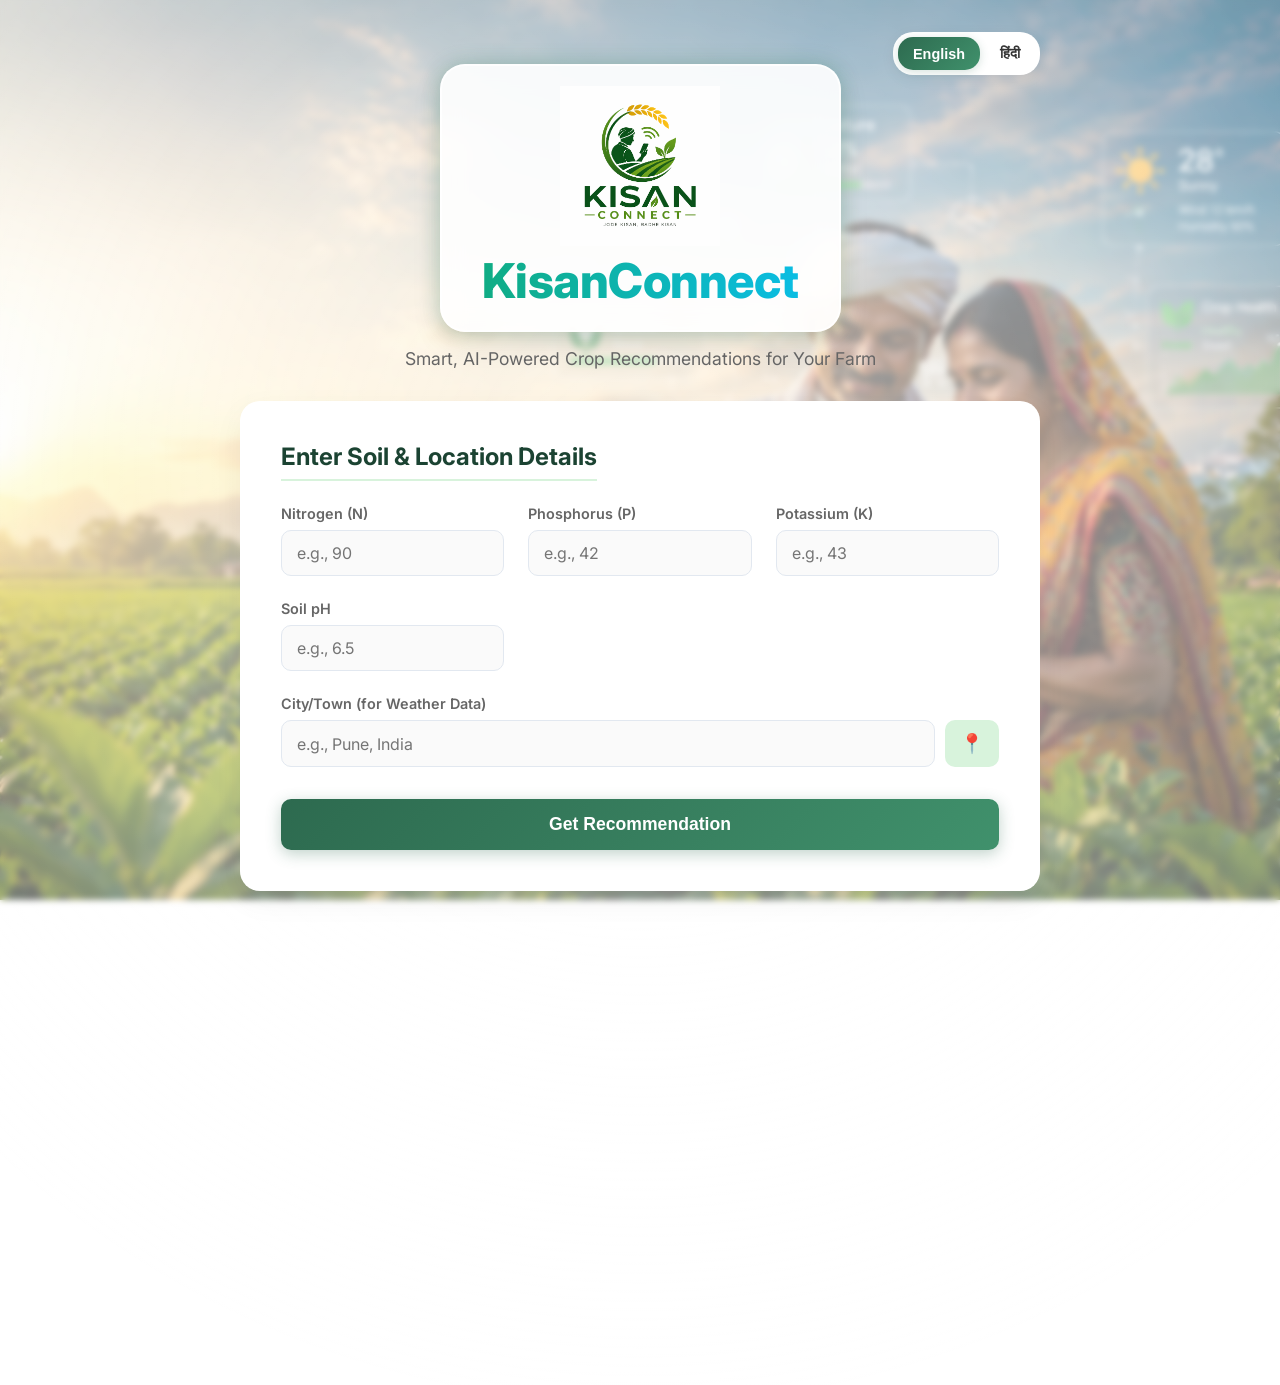
==== frontend/index.html @ 3b199725 "Complete project implementation including ML, backend, and frontend UI updates" ====
<!DOCTYPE html>
<html lang="en">
<head>
    <meta charset="UTF-8">
    <meta name="viewport" content="width=device-width, initial-scale=1.0">
    <title>KisanConnect - AI Crop Recommendation</title>
    <link rel="stylesheet" href="style.css">
    <link href="https://fonts.googleapis.com/css2?family=Inter:wght@300;400;600;700&display=swap" rel="stylesheet">
</head>
<body>
    <div class="background-overlay"></div>
    <div class="container">
        <div class="lang-toggle">
            <button id="btn-en" class="active">English</button>
            <button id="btn-hi">हिंदी</button>
        </div>
        <header>
            <div class="logo-box">
                <img src="logo.png" alt="KisanConnect Logo" class="logo-icon">
                <h1 data-i18n="title">KisanConnect</h1>
            </div>
            <p data-i18n="subtitle">Smart, AI-Powered Crop Recommendations for Your Farm</p>
        </header>

        <main>
            <div class="card form-card">
                <h2 data-i18n="form_title">Enter Soil & Location Details</h2>
                <form id="prediction-form">
                    <div class="input-group">
                        <div class="input-field">
                            <label for="N" data-i18n="n_label">Nitrogen (N)</label>
                            <input type="number" id="N" name="N" placeholder="e.g., 90" required>
                        </div>
                        <div class="input-field">
                            <label for="P" data-i18n="p_label">Phosphorus (P)</label>
                            <input type="number" id="P" name="P" placeholder="e.g., 42" required>
                        </div>
                        <div class="input-field">
                            <label for="K" data-i18n="k_label">Potassium (K)</label>
                            <input type="number" id="K" name="K" placeholder="e.g., 43" required>
                        </div>
                        <div class="input-field">
                            <label for="ph" data-i18n="ph_label">Soil pH</label>
                            <input type="number" step="0.1" id="ph" name="ph" placeholder="e.g., 6.5" required>
                        </div>
                    </div>
                    
                    <div class="input-field location-field">
                        <label for="location" data-i18n="loc_label">City/Town (for Weather Data)</label>
                        <div class="location-input-wrapper">
                            <input type="text" id="location" name="location" placeholder="e.g., Pune, India" required>
                            <button type="button" id="get-location-btn" class="icon-btn" title="Get My Location">📍</button>
                        </div>
                    </div>

                    <button type="submit" id="submit-btn">
                        <span id="btn-text" data-i18n="submit_btn">Get Recommendation</span>
                        <div class="spinner" id="spinner" style="display: none;"></div>
                    </button>
                </form>
            </div>

            <div class="card result-card" id="result-card" style="display: none;">
                <div id="suitability-alert" class="suitability-alert" style="display: none;"></div>
                <h2 data-i18n="result_title">Recommended Crops</h2>
                
                <div class="top-crops-container" id="top-crops">
                    <!-- Dynamic top 3 crops will go here -->
                </div>
                
                <div class="explanation-box" id="explanation-box">
                    <h3 data-i18n="why_suitable_title">Why is this suitable?</h3>
                    <p id="explanation-text"></p>
                </div>
                
                <p class="weather-info" id="weather-info">Based on your soil and local weather.</p>
                <button class="reset-btn" onclick="resetForm()" data-i18n="reset_btn">Check Another</button>
            </div>
        </main>
    </div>
    <script src="script.js"></script>
</body>
</html>
---- frontend/style.css ----
:root {
    --primary: #2d6a4f;
    --primary-light: #40916c;
    --secondary: #d8f3dc;
    --dark: #1b4332;
    --text-main: #333;
    --text-light: #666;
    --bg-color: #f4f9f4;
    --white: #ffffff;
    --border: #e2e8f0;
}

* {
    box-sizing: border-box;
    margin: 0;
    padding: 0;
}

body {
    font-family: 'Inter', sans-serif;
    background: url('bg-image.jpg.png') no-repeat center center fixed;
    background-size: cover;
    color: var(--text-main);
    min-height: 100vh;
    display: flex;
    justify-content: center;
    align-items: center;
    position: relative;
    overflow-x: hidden;
}

.background-overlay {
    position: absolute;
    top: 0;
    left: 0;
    width: 100%;
    height: 100%;
    background: rgba(255, 255, 255, 0.4);
    backdrop-filter: blur(3px);
    z-index: -1;
}

.background-overlay::after {
    content: '';
    position: absolute;
    top: -50%;
    left: -50%;
    width: 200%;
    height: 200%;
    background: radial-gradient(circle, rgba(255,255,255,0.4) 0%, rgba(255,255,255,0) 60%);
    animation: pulse 15s infinite alternate;
}

@keyframes pulse {
    0% { transform: scale(1); opacity: 0.5; }
    100% { transform: scale(1.1); opacity: 0.8; }
}

.container {
    max-width: 800px;
    width: 90%;
    margin: 2rem auto;
    z-index: 1;
    position: relative;
}

.lang-toggle {
    position: absolute;
    top: 0;
    right: 0;
    display: flex;
    gap: 5px;
    background: var(--white);
    padding: 5px;
    border-radius: 20px;
    box-shadow: 0 4px 15px rgba(0,0,0,0.05);
}

.lang-toggle button {
    width: auto;
    padding: 8px 15px;
    font-size: 0.9rem;
    border-radius: 15px;
    background: transparent;
    color: var(--text-main);
    box-shadow: none;
}

.lang-toggle button.active {
    background: linear-gradient(135deg, var(--primary) 0%, var(--primary-light) 100%);
    color: var(--white);
    box-shadow: 0 2px 10px rgba(45, 106, 79, 0.2);
}

header {
    text-align: center;
    margin-bottom: 2rem;
    margin-top: 2rem;
}

.logo-box {
    background: rgba(255, 255, 255, 0.9);
    backdrop-filter: blur(12px);
    border: 2px solid rgba(255, 255, 255, 0.8);
    border-radius: 25px;
    display: inline-flex;
    flex-direction: column;
    align-items: center;
    justify-content: center;
    gap: 5px;
    padding: 20px 40px;
    margin-bottom: 1rem;
    box-shadow: 0 10px 30px rgba(0, 0, 0, 0.1), 
                0 0 20px rgba(64, 145, 108, 0.3);
    transition: transform 0.3s ease, box-shadow 0.3s ease;
}

.logo-box:hover {
    transform: translateY(-3px) scale(1.02);
    box-shadow: 0 15px 40px rgba(0, 0, 0, 0.15), 
                0 0 30px rgba(29, 209, 161, 0.5);
}

.logo-icon {
    height: 160px;
    width: auto;
    object-fit: contain;
    mix-blend-mode: multiply;
}

header h1 {
    font-size: 3rem;
    font-weight: 800;
    letter-spacing: -0.5px;
    margin: 0;
    background: linear-gradient(to right, #10ac84, #0abde3, #5f27cd, #ff6b6b);
    -webkit-background-clip: text;
    -webkit-text-fill-color: transparent;
    background-size: 300%;
    animation: colorfulText 5s ease infinite alternate;
}

@keyframes colorfulText {
    0% { background-position: 0% 50%; }
    100% { background-position: 100% 50%; }
}

header p {
    color: var(--text-light);
    font-size: 1.1rem;
}

.card {
    background: var(--white);
    border-radius: 20px;
    padding: 2.5rem;
    box-shadow: 0 10px 30px rgba(0, 0, 0, 0.05);
    backdrop-filter: blur(10px);
    border: 1px solid rgba(255, 255, 255, 0.5);
    transition: transform 0.4s cubic-bezier(0.175, 0.885, 0.32, 1.275), box-shadow 0.4s ease;
}

.card:hover, .card:focus-within {
    transform: translateY(-5px);
    box-shadow: 0 15px 40px rgba(45, 106, 79, 0.15);
}

h2 {
    color: var(--dark);
    margin-bottom: 1.5rem;
    font-size: 1.5rem;
    border-bottom: 2px solid var(--secondary);
    padding-bottom: 0.5rem;
    display: inline-block;
}

.input-group {
    display: grid;
    grid-template-columns: repeat(auto-fit, minmax(200px, 1fr));
    gap: 1.5rem;
    margin-bottom: 1.5rem;
}

.input-field {
    display: flex;
    flex-direction: column;
}

label {
    font-size: 0.9rem;
    font-weight: 600;
    color: var(--text-light);
    margin-bottom: 0.5rem;
}

input {
    padding: 12px 15px;
    border: 1px solid var(--border);
    border-radius: 10px;
    font-size: 1rem;
    font-family: inherit;
    transition: all 0.3s ease;
    background-color: #fafafa;
}

input:focus {
    outline: none;
    border-color: var(--primary-light);
    box-shadow: 0 0 0 4px rgba(64, 145, 108, 0.2);
    background-color: var(--white);
    transform: scale(1.02);
}

.location-field {
    margin-bottom: 2rem;
}

button {
    width: 100%;
    padding: 15px;
    border: none;
    border-radius: 10px;
    background: linear-gradient(135deg, var(--primary) 0%, var(--primary-light) 100%);
    color: var(--white);
    font-size: 1.1rem;
    font-weight: 600;
    cursor: pointer;
    transition: all 0.3s ease;
    display: flex;
    justify-content: center;
    align-items: center;
    box-shadow: 0 4px 15px rgba(45, 106, 79, 0.3);
}

button:hover {
    transform: translateY(-2px);
    box-shadow: 0 6px 20px rgba(45, 106, 79, 0.4);
}

button:active {
    transform: translateY(0);
}

.spinner {
    width: 20px;
    height: 20px;
    border: 3px solid rgba(255,255,255,0.3);
    border-radius: 50%;
    border-top-color: #fff;
    animation: spin 1s ease-in-out infinite;
    margin-left: 10px;
}

@keyframes spin {
    to { transform: rotate(360deg); }
}

.result-card {
    text-align: center;
    animation: fadeIn 0.5s ease;
}

@keyframes fadeIn {
    from { opacity: 0; transform: translateY(20px); }
    to { opacity: 1; transform: translateY(0); }
}

.crop-result {
    font-size: 3rem;
    font-weight: 700;
    color: var(--primary);
    margin: 1rem 0;
    text-transform: capitalize;
    background: linear-gradient(135deg, var(--primary), #1b4332);
    -webkit-background-clip: text;
    -webkit-text-fill-color: transparent;
}

.weather-info {
    font-size: 1rem;
    color: var(--text-light);
    margin-bottom: 2rem;
    background: var(--secondary);
    padding: 10px;
    border-radius: 8px;
    display: inline-block;
}

.reset-btn {
    background: transparent;
    border: 2px solid var(--primary);
    color: var(--primary);
    box-shadow: none;
}

.reset-btn:hover {
    background: var(--secondary);
    color: var(--dark);
    box-shadow: none;
}

.location-input-wrapper { display: flex; gap: 10px; }
.location-input-wrapper input { flex: 1; }
.icon-btn { width: auto; padding: 12px 15px; background: var(--secondary); color: var(--dark); font-size: 1.2rem; box-shadow: none; }
.icon-btn:hover { background: var(--primary-light); color: var(--white); transform: none; box-shadow: none; }

.suitability-alert { background: #fee2e2; color: #b91c1c; padding: 15px; border-radius: 10px; margin-bottom: 1.5rem; font-weight: 600; font-size: 0.95rem; text-align: left; border-left: 5px solid #ef4444; }
.top-crops-container { display: flex; flex-direction: column; gap: 15px; margin-bottom: 2rem; }
.crop-item { display: flex; align-items: center; justify-content: space-between; background: var(--bg-color); padding: 15px; border-radius: 10px; border: 1px solid var(--border); }
.crop-name { font-size: 1.2rem; font-weight: 700; color: var(--primary); width: 30%; text-align: left; text-transform: capitalize; }
.confidence-wrapper { flex: 1; margin: 0 15px; }
.confidence-bar-bg { width: 100%; height: 10px; background: #e2e8f0; border-radius: 5px; overflow: hidden; }
.confidence-bar-fill { height: 100%; background: linear-gradient(90deg, var(--primary-light), var(--primary)); border-radius: 5px; transition: width 1s ease-out; }
.confidence-text { font-size: 0.9rem; font-weight: 600; color: var(--text-light); width: 60px; text-align: right; }

.explanation-box {
    background: #f8fafc;
    border: 1px solid var(--border);
    border-radius: 10px;
    padding: 15px;
    margin-bottom: 20px;
    text-align: left;
}
.explanation-box h3 {
    font-size: 1.1rem;
    color: var(--dark);
    margin-bottom: 8px;
}
.explanation-box p {
    font-size: 0.95rem;
    color: var(--text-main);
    line-height: 1.5;
}
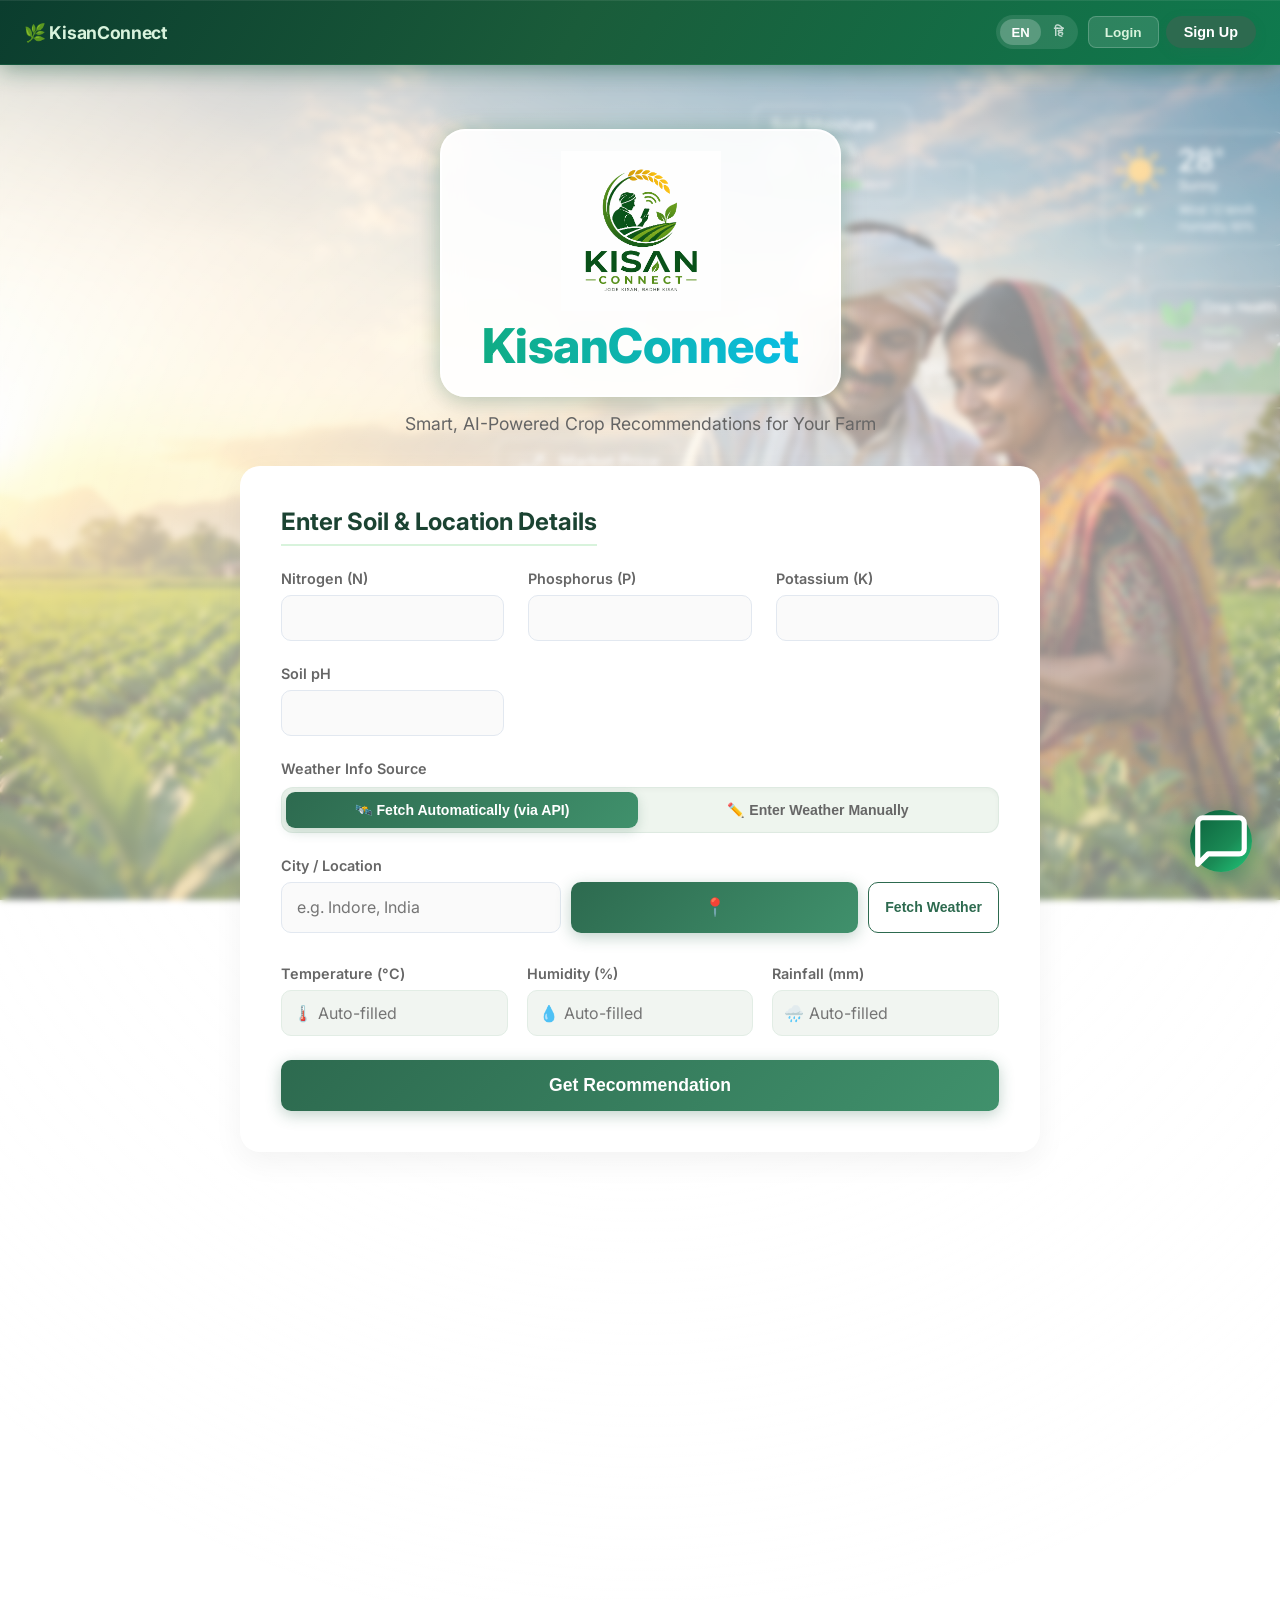
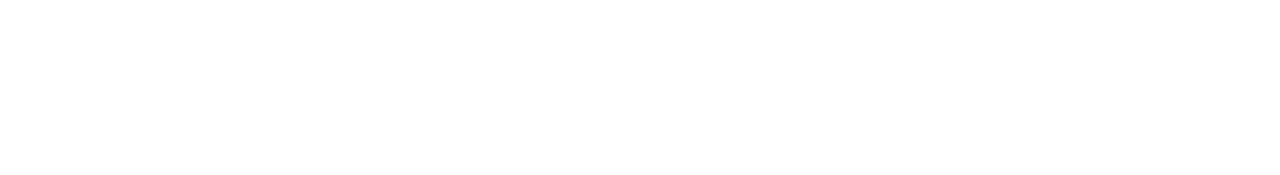
==== commit 2deecb5f: "Configure Supabase and OpenWeatherMap APIs, implement dual weather input mode, and update gitignore" ====
--- a/frontend/index.html
+++ b/frontend/index.html
@@ -1,83 +1,352 @@
 <!DOCTYPE html>
 <html lang="en">
+
 <head>
+    <!-- Global Error Logger for diagnostics -->
+    <script>
+        window.onerror = function(message, source, lineno, colno, error) {
+            const errStr = "Error: " + message + "\nSource: " + source + "\nLine: " + lineno + ":" + colno;
+            console.error(errStr);
+            alert("Diagnostics Info:\n\n" + errStr);
+            
+            // Send log to FastAPI backend
+            fetch('http://127.0.0.1:8000/log', {
+                method: 'POST',
+                headers: { 'Content-Type': 'application/json' },
+                body: JSON.stringify({
+                    message: message,
+                    source: source,
+                    lineno: lineno,
+                    colno: colno,
+                    stack: error ? error.stack : null
+                })
+            }).catch(err => console.error("Failed to send diagnostics:", err));
+        };
+    </script>
     <meta charset="UTF-8">
     <meta name="viewport" content="width=device-width, initial-scale=1.0">
     <title>KisanConnect - AI Crop Recommendation</title>
-    <link rel="stylesheet" href="style.css">
+
+    <link rel="stylesheet" href="style.css?v=1.0.7">
+
+    <!-- Google Font -->
     <link href="https://fonts.googleapis.com/css2?family=Inter:wght@300;400;600;700&display=swap" rel="stylesheet">
+    
+    <!-- Supabase JS Client (Loaded locally for reliability) -->
+    <script src="supabase.js?v=2.106.2"></script>
 </head>
+
 <body>
+
+    <!-- Background Overlay -->
     <div class="background-overlay"></div>
+
+    <!-- ================= NAVBAR ================= -->
+    <nav class="navbar" id="navbar">
+        <div class="navbar-brand">🌿 KisanConnect</div>
+
+        <div class="navbar-right">
+
+            <!-- Language Toggle -->
+            <div class="lang-toggle">
+                <button id="btn-en" class="active">EN</button>
+                <button id="btn-hi">हि</button>
+            </div>
+
+            <!-- Auth Buttons -->
+            <div class="nav-auth-btns" id="nav-auth-btns">
+                <button class="nav-btn nav-login-btn" onclick="openModal('login')">Login</button>
+                <button class="nav-btn nav-signup-btn" onclick="openModal('signup')">Sign Up</button>
+            </div>
+
+            <!-- User Info -->
+            <div class="nav-user" id="nav-user" style="display:none;">
+                <span class="nav-user-name" id="nav-user-name">👤 Farmer</span>
+                <button class="nav-btn nav-logout-btn" onclick="logout()">Logout</button>
+            </div>
+        </div>
+    </nav>
+
+    <!-- ================= AUTH MODAL ================= -->
+    <div class="modal-backdrop" id="modal-backdrop" onclick="closeModal()"></div>
+
+    <div class="modal" id="auth-modal">
+        <button class="modal-close" onclick="closeModal()">✕</button>
+
+        <div class="modal-tabs">
+            <button class="modal-tab active" id="modal-tab-login" onclick="switchModalTab('login')">Login</button>
+            <button class="modal-tab" id="modal-tab-signup" onclick="switchModalTab('signup')">Sign Up</button>
+            <div class="modal-tab-bar" id="modal-tab-bar"></div>
+        </div>
+
+        <div class="modal-banner" id="modal-banner" style="display:none;"></div>
+
+        <!-- LOGIN -->
+        <form class="modal-form active" id="modal-form-login">
+            <div class="modal-form-header">
+                <h2>Welcome back 👋</h2>
+                <p>Login to access your personalized farming data</p>
+            </div>
+
+            <div class="mfield">
+                <label>Email Address <span class="req">*</span></label>
+                <input type="email" id="m-username" placeholder="Enter your email" required>
+            </div>
+
+            <div class="mfield">
+                <label>Password <span class="req">*</span></label>
+                <div class="mfield-pw">
+                    <input type="password" id="m-password" placeholder="Enter password" required>
+                    <button type="button" class="pw-eye" onclick="togglePw('m-password', this)">👁️</button>
+                </div>
+            </div>
+
+            <button type="submit" class="modal-submit-btn" id="login-submit-btn">
+                <span id="login-submit-text">Login</span>
+                <div class="spinner-small" id="login-modal-spinner" style="display:none;"></div>
+            </button>
+            
+            <div class="modal-switch">
+                Don't have an account? <a href="#" onclick="switchModalTab('signup')">Create one</a>
+            </div>
+        </form>
+
+        <!-- SIGNUP -->
+        <form class="modal-form" id="modal-form-signup">
+            <div class="modal-form-header">
+                <h2>Create Account 🌿</h2>
+                <p>Join our community of smart farmers</p>
+            </div>
+
+            <div class="mfield">
+                <label>Full Name</label>
+                <input type="text" id="m-fullname" placeholder="e.g. Rahul Kumar">
+            </div>
+
+            <div class="mfield-row">
+                <div class="mfield">
+                    <label>Username <span class="req">*</span></label>
+                    <input type="text" id="m-reg-username" placeholder="Username" required>
+                </div>
+                <div class="mfield">
+                    <label>Email <span class="req">*</span></label>
+                    <input type="email" id="m-email" placeholder="Email" required>
+                </div>
+            </div>
+
+            <div class="mfield">
+                <label>Password <span class="req">*</span></label>
+                <div class="mfield-pw">
+                    <input type="password" id="m-reg-password" placeholder="Minimum 8 characters" required>
+                    <button type="button" class="pw-eye" onclick="togglePw('m-reg-password', this)">👁️</button>
+                </div>
+            </div>
+
+            <div class="pw-strength-wrap" id="pw-strength-wrap" style="display:none;">
+                <div class="pw-strength-bar"><div class="pw-strength-fill" id="pw-sfill"></div></div>
+                <div class="pw-strength-lbl" id="pw-slbl">Weak</div>
+            </div>
+
+            <div class="mfield">
+                <label>Confirm Password <span class="req">*</span></label>
+                <input type="password" id="m-confirm" placeholder="Repeat password" required>
+            </div>
+
+            <button type="submit" class="modal-submit-btn" id="signup-submit-btn">
+                <span id="signup-submit-text">Create Account</span>
+                <div class="spinner-small" id="signup-modal-spinner" style="display:none;"></div>
+            </button>
+
+            <div class="modal-switch">
+                Already have an account? <a href="#" onclick="switchModalTab('login')">Login here</a>
+            </div>
+        </form>
+    </div>
+
+    <!-- ================= MAIN CONTENT ================= -->
     <div class="container">
-        <div class="lang-toggle">
-            <button id="btn-en" class="active">English</button>
-            <button id="btn-hi">हिंदी</button>
-        </div>
+
         <header>
             <div class="logo-box">
                 <img src="logo.png" alt="KisanConnect Logo" class="logo-icon">
-                <h1 data-i18n="title">KisanConnect</h1>
-            </div>
-            <p data-i18n="subtitle">Smart, AI-Powered Crop Recommendations for Your Farm</p>
+                <h1>KisanConnect</h1>
+            </div>
+            <p>Smart, AI-Powered Crop Recommendations for Your Farm</p>
         </header>
 
-        <main>
-            <div class="card form-card">
-                <h2 data-i18n="form_title">Enter Soil & Location Details</h2>
-                <form id="prediction-form">
-                    <div class="input-group">
-                        <div class="input-field">
-                            <label for="N" data-i18n="n_label">Nitrogen (N)</label>
-                            <input type="number" id="N" name="N" placeholder="e.g., 90" required>
+        <!-- ================= FORM ================= -->
+        <div class="card form-card">
+
+            <h2>Enter Soil & Location Details</h2>
+
+            <form id="prediction-form">
+
+                <div class="input-group">
+
+                    <div class="input-field">
+                        <label>Nitrogen (N)</label>
+                        <input type="number" id="N" required>
+                    </div>
+
+                    <div class="input-field">
+                        <label>Phosphorus (P)</label>
+                        <input type="number" id="P" required>
+                    </div>
+
+                    <div class="input-field">
+                        <label>Potassium (K)</label>
+                        <input type="number" id="K" required>
+                    </div>
+
+                    <div class="input-field">
+                        <label>Soil pH</label>
+                        <input type="number" step="0.1" id="ph" required>
+                    </div>
+
+                </div>
+
+                <!-- Weather Mode Toggle -->
+                <div class="weather-mode-section">
+                    <label class="mode-title">Weather Info Source</label>
+                    <div class="weather-toggle-tabs">
+                        <button type="button" class="weather-tab active" id="weather-tab-api" onclick="setWeatherMode('api')">
+                            🛰️ Fetch Automatically (via API)
+                        </button>
+                        <button type="button" class="weather-tab" id="weather-tab-manual" onclick="setWeatherMode('manual')">
+                            ✏️ Enter Weather Manually
+                        </button>
+                    </div>
+                </div>
+
+                <!-- Location Field -->
+                <div class="input-field location-field" id="location-field-wrap">
+                    <label id="location-input-label">City / Location</label>
+                    <div class="location-input-wrapper">
+                        <input type="text" id="location" placeholder="e.g. Indore, India" required>
+                        <button type="button" id="get-location-btn" title="Get current location">📍</button>
+                        <button type="button" id="fetch-weather-btn" class="fetch-btn">Fetch Weather</button>
+                    </div>
+                </div>
+
+                <!-- Weather Parameters Group -->
+                <div class="weather-inputs-grid" id="weather-inputs-grid">
+                    <div class="input-field">
+                        <label>Temperature (°C)</label>
+                        <div class="weather-input-wrap">
+                            <span class="weather-input-icon">🌡️</span>
+                            <input type="number" step="0.1" id="temperature" placeholder="Auto-filled" readonly required>
                         </div>
-                        <div class="input-field">
-                            <label for="P" data-i18n="p_label">Phosphorus (P)</label>
-                            <input type="number" id="P" name="P" placeholder="e.g., 42" required>
+                    </div>
+                    <div class="input-field">
+                        <label>Humidity (%)</label>
+                        <div class="weather-input-wrap">
+                            <span class="weather-input-icon">💧</span>
+                            <input type="number" step="1" id="humidity" placeholder="Auto-filled" readonly required>
                         </div>
-                        <div class="input-field">
-                            <label for="K" data-i18n="k_label">Potassium (K)</label>
-                            <input type="number" id="K" name="K" placeholder="e.g., 43" required>
+                    </div>
+                    <div class="input-field">
+                        <label>Rainfall (mm)</label>
+                        <div class="weather-input-wrap">
+                            <span class="weather-input-icon">🌧️</span>
+                            <input type="number" step="0.1" id="rainfall" placeholder="Auto-filled" readonly required>
                         </div>
-                        <div class="input-field">
-                            <label for="ph" data-i18n="ph_label">Soil pH</label>
-                            <input type="number" step="0.1" id="ph" name="ph" placeholder="e.g., 6.5" required>
-                        </div>
-                    </div>
-                    
-                    <div class="input-field location-field">
-                        <label for="location" data-i18n="loc_label">City/Town (for Weather Data)</label>
-                        <div class="location-input-wrapper">
-                            <input type="text" id="location" name="location" placeholder="e.g., Pune, India" required>
-                            <button type="button" id="get-location-btn" class="icon-btn" title="Get My Location">📍</button>
-                        </div>
-                    </div>
-
-                    <button type="submit" id="submit-btn">
-                        <span id="btn-text" data-i18n="submit_btn">Get Recommendation</span>
-                        <div class="spinner" id="spinner" style="display: none;"></div>
-                    </button>
-                </form>
-            </div>
-
-            <div class="card result-card" id="result-card" style="display: none;">
-                <div id="suitability-alert" class="suitability-alert" style="display: none;"></div>
-                <h2 data-i18n="result_title">Recommended Crops</h2>
-                
-                <div class="top-crops-container" id="top-crops">
-                    <!-- Dynamic top 3 crops will go here -->
-                </div>
-                
-                <div class="explanation-box" id="explanation-box">
-                    <h3 data-i18n="why_suitable_title">Why is this suitable?</h3>
-                    <p id="explanation-text"></p>
-                </div>
-                
-                <p class="weather-info" id="weather-info">Based on your soil and local weather.</p>
-                <button class="reset-btn" onclick="resetForm()" data-i18n="reset_btn">Check Another</button>
-            </div>
-        </main>
+                    </div>
+                </div>
+
+                <!-- ✅ WEATHER DISPLAY -->
+                <div id="weather-info" class="weather-info" style="display:none;"></div>
+
+                <!-- Submit -->
+                <button type="submit" id="submit-btn">
+                    <span id="btn-text">Get Recommendation</span>
+                    <div class="spinner" id="spinner" style="display:none;"></div>
+                </button>
+
+            </form>
+        </div>
+
+        <!-- ================= RESULT ================= -->
+        <div id="result-card" class="card result-card" style="display:none;">
+
+            <h2>Recommended Crops</h2>
+            
+            <div id="suitability-alert" class="suitability-alert" style="display:none;"></div>
+
+            <!-- Weather & Env Parameters Display -->
+            <div class="result-parameters">
+                <div class="param-box">
+                    <span class="param-icon">🌡️</span>
+                    <span class="param-label" data-i18n="temp_label">Temperature</span>
+                    <span class="param-value" id="res-temp">--</span>
+                </div>
+                <div class="param-box">
+                    <span class="param-icon">💧</span>
+                    <span class="param-label" data-i18n="hum_label">Humidity</span>
+                    <span class="param-value" id="res-hum">--</span>
+                </div>
+                <div class="param-box">
+                    <span class="param-icon">🌧️</span>
+                    <span class="param-label" data-i18n="rain_label">Rainfall</span>
+                    <span class="param-value" id="res-rain">--</span>
+                </div>
+            </div>
+
+            <div class="crop-result" id="crop-name"></div>
+            
+            <!-- Top Crops List -->
+            <div id="top-crops" class="top-crops-container"></div>
+
+            <div id="explanation-text"></div>
+
+            <button class="reset-btn" onclick="location.reload()">Check Another</button>
+
+        </div>
+
+        <!-- ================= HISTORY ================= -->
+        <div id="history-section" class="card history-card" style="display:none; margin-top: 2rem;">
+            <h2 data-i18n="history_title">Your Prediction History</h2>
+            <div id="history-list">
+                <div class="spinner-small"></div>
+            </div>
+        </div>
+
     </div>
-    <script src="script.js"></script>
+
+    <!-- ================= VARSHA CHATBOT UI ================= -->
+    <button class="varsha-launcher" id="varsha-launcher">
+        <svg viewBox="0 0 24 24" fill="none" stroke="currentColor" stroke-width="2" stroke-linecap="round" stroke-linejoin="round"><path d="M21 15a2 2 0 0 1-2 2H7l-4 4V5a2 2 0 0 1 2-2h14a2 2 0 0 1 2 2z"></path></svg>
+    </button>
+    
+    <div class="varsha-panel" id="varsha-panel">
+        <div class="varsha-header">
+            <div class="varsha-header-info">
+                <div class="varsha-avatar">🌿</div>
+                <div>
+                    <div class="varsha-name">Varsha Chatbot</div>
+                    <div class="varsha-status"><span class="varsha-dot"></span> Online</div>
+                </div>
+            </div>
+            <button class="varsha-close" id="varsha-close">✕</button>
+        </div>
+        
+        <div class="varsha-messages" id="varsha-messages">
+            <div class="varsha-welcome">
+                <span class="varsha-welcome-emoji">👩‍🌾</span>
+                Namaste! I'm Varsha, your AI assistant. Ask me anything about crops, soil, or farming.
+            </div>
+        </div>
+        
+        <form class="varsha-footer" id="varsha-form">
+            <input type="text" class="varsha-input" id="varsha-input" placeholder="Type your message..." autocomplete="off" required>
+            <button type="submit" class="varsha-send" id="varsha-send">
+                <svg viewBox="0 0 24 24" fill="none" stroke="currentColor" stroke-width="2" stroke-linecap="round" stroke-linejoin="round"><line x1="22" y1="2" x2="11" y2="13"></line><polygon points="22 2 15 22 11 13 2 9 22 2"></polygon></svg>
+            </button>
+        </form>
+    </div>
+
+    <!-- JS -->
+    <script src="script.js?v=1.0.7"></script>
+
 </body>
-</html>
+
+</html>
--- a/frontend/style.css
+++ b/frontend/style.css
@@ -23,10 +23,12 @@
     color: var(--text-main);
     min-height: 100vh;
     display: flex;
+    flex-direction: column;
     justify-content: center;
     align-items: center;
     position: relative;
     overflow-x: hidden;
+    padding-top: 58px;
 }
 
 .background-overlay {
@@ -38,6 +40,7 @@
     background: rgba(255, 255, 255, 0.4);
     backdrop-filter: blur(3px);
     z-index: -1;
+    pointer-events: none;
 }
 
 .background-overlay::after {
@@ -47,13 +50,21 @@
     left: -50%;
     width: 200%;
     height: 200%;
-    background: radial-gradient(circle, rgba(255,255,255,0.4) 0%, rgba(255,255,255,0) 60%);
+    background: radial-gradient(circle, rgba(255, 255, 255, 0.4) 0%, rgba(255, 255, 255, 0) 60%);
     animation: pulse 15s infinite alternate;
+    pointer-events: none;
 }
 
 @keyframes pulse {
-    0% { transform: scale(1); opacity: 0.5; }
-    100% { transform: scale(1.1); opacity: 0.8; }
+    0% {
+        transform: scale(1);
+        opacity: 0.5;
+    }
+
+    100% {
+        transform: scale(1.1);
+        opacity: 0.8;
+    }
 }
 
 .container {
@@ -64,32 +75,487 @@
     position: relative;
 }
 
-.lang-toggle {
-    position: absolute;
+/* ── NAVBAR ───────────────────────────────────────────── */
+.navbar {
+    position: fixed;
     top: 0;
+    left: 0;
     right: 0;
-    display: flex;
-    gap: 5px;
-    background: var(--white);
-    padding: 5px;
+    height: 58px;
+    background: linear-gradient(120deg, #0b3d2e 0%, #1a5c3a 45%, #0f7a4e 100%);
+    backdrop-filter: blur(14px);
+    -webkit-backdrop-filter: blur(14px);
+    display: flex;
+    align-items: center;
+    justify-content: space-between;
+    padding: 0 1.5rem;
+    z-index: 2000;
+    box-shadow: 0 4px 24px rgba(10, 80, 50, 0.45), 0 1px 0 rgba(255,255,255,0.08) inset;
+    border-bottom: 1px solid rgba(64, 200, 120, 0.18);
+}
+
+.navbar-brand {
+    font-size: 1.1rem;
+    font-weight: 700;
+    color: #d8f3dc;
+    letter-spacing: -0.3px;
+}
+
+.navbar-right {
+    display: flex;
+    align-items: center;
+    gap: 10px;
+    color: #333;
+}
+
+/* lang toggle inside navbar */
+.navbar .lang-toggle {
+    position: static;
+    background: rgba(255, 255, 255, 0.10);
     border-radius: 20px;
-    box-shadow: 0 4px 15px rgba(0,0,0,0.05);
-}
-
-.lang-toggle button {
+    padding: 4px;
+    box-shadow: none;
+    display: flex;
+    gap: 2px;
+}
+
+.navbar .lang-toggle button {
     width: auto;
-    padding: 8px 15px;
-    font-size: 0.9rem;
+    padding: 5px 11px;
+    font-size: 0.82rem;
+    font-weight: 600;
     border-radius: 15px;
     background: transparent;
-    color: var(--text-main);
-    box-shadow: none;
-}
-
-.lang-toggle button.active {
-    background: linear-gradient(135deg, var(--primary) 0%, var(--primary-light) 100%);
-    color: var(--white);
-    box-shadow: 0 2px 10px rgba(45, 106, 79, 0.2);
+    color: rgba(255, 255, 255, 0.7);
+    box-shadow: none;
+    border: none;
+    cursor: pointer;
+    transition: all 0.2s ease;
+}
+
+.navbar .lang-toggle button.active {
+    background: rgba(255, 255, 255, 0.22);
+    color: #ffffff;
+    box-shadow: none;
+}
+
+/* nav auth buttons */
+.nav-auth-btns {
+    display: flex;
+    gap: 7px;
+}
+
+.nav-btn {
+    width: auto;
+    padding: 7px 16px;
+    font-size: 0.85rem;
+    font-weight: 600;
+    border-radius: 8px;
+    cursor: pointer;
+    border: none;
+    transition: all 0.2s ease;
+    box-shadow: none;
+}
+
+.nav-login-btn {
+    background: rgba(255, 255, 255, 0.12);
+    color: #d8f3dc;
+    border: 1px solid rgba(255, 255, 255, 0.20);
+}
+
+.nav-login-btn:hover {
+    background: rgba(255, 255, 255, 0.22);
+    transform: none;
+    box-shadow: none;
+}
+
+.nav-signup-btn {
+    background: linear-gradient(135deg, #40916c, #2d6a4f);
+    color: #ffffff;
+    box-shadow: 0 2px 10px rgba(45, 106, 79, 0.45);
+}
+
+.nav-signup-btn:hover {
+    background: linear-gradient(135deg, #52b788, #40916c);
+    transform: translateY(-1px);
+    box-shadow: 0 4px 14px rgba(45, 106, 79, 0.5);
+}
+
+.nav-user {
+    display: flex;
+    align-items: center;
+    gap: 10px;
+}
+
+.nav-user-name {
+    font-size: 0.88rem;
+    font-weight: 600;
+    color: #d8f3dc;
+}
+
+.nav-logout-btn {
+    background: rgba(239, 68, 68, 0.20);
+    color: #fca5a5;
+    border: 1px solid rgba(239, 68, 68, 0.25);
+}
+
+.nav-logout-btn:hover {
+    background: rgba(239, 68, 68, 0.38);
+    transform: none;
+    box-shadow: none;
+}
+
+/* ── MODAL BACKDROP ───────────────────────────────────── */
+.modal-backdrop {
+    display: none;
+    position: fixed;
+    inset: 0;
+    background: rgba(0, 0, 0, 0.50);
+    backdrop-filter: blur(4px);
+    z-index: 2998;
+    animation: fadeIn 0.25s ease;
+}
+
+.modal-backdrop.open {
+    display: block;
+}
+
+/* ── MODAL BOX ────────────────────────────────────────── */
+.modal {
+    display: none;
+    position: fixed;
+    top: 50%;
+    left: 50%;
+    transform: translate(-50%, -48%) scale(0.96);
+    width: 92%;
+    max-width: 480px;
+    background: rgba(255, 255, 255, 0.98);
+    backdrop-filter: blur(20px);
+    border-radius: 28px;
+    padding: 2.8rem 2.5rem;
+    z-index: 2999;
+    box-shadow: 0 40px 100px rgba(0, 0, 0, 0.25), 0 0 0 1px rgba(255, 255, 255, 0.6) inset;
+    transition: transform 0.4s cubic-bezier(0.34, 1.56, 0.64, 1), opacity 0.3s ease;
+    opacity: 0;
+}
+
+.modal.open {
+    display: block;
+    transform: translate(-50%, -50%) scale(1);
+    opacity: 1;
+    animation: modalPop 0.4s cubic-bezier(0.34, 1.56, 0.64, 1) forwards;
+}
+
+@keyframes modalPop {
+    from {
+        transform: translate(-50%, -45%) scale(0.92);
+        opacity: 0;
+    }
+
+    to {
+        transform: translate(-50%, -50%) scale(1);
+        opacity: 1;
+    }
+}
+
+.modal-close {
+    position: absolute;
+    top: 14px;
+    right: 16px;
+    background: #f1f5f1;
+    border: none;
+    border-radius: 50%;
+    width: 30px;
+    height: 30px;
+    font-size: 0.85rem;
+    cursor: pointer;
+    display: flex;
+    align-items: center;
+    justify-content: center;
+    color: #666;
+    box-shadow: none;
+    padding: 0;
+    transition: background 0.2s;
+}
+
+.modal-close:hover {
+    background: #e2e8f0;
+    transform: none;
+    box-shadow: none;
+}
+
+/* ── MODAL TABS ───────────────────────────────────────── */
+.modal-tabs {
+    display: flex;
+    position: relative;
+    background: #f1f5f1;
+    border-radius: 12px;
+    padding: 4px;
+    margin-bottom: 1.6rem;
+    gap: 2px;
+}
+
+.modal-tab {
+    flex: 1;
+    padding: 9px;
+    border: none;
+    background: transparent;
+    font-size: 0.92rem;
+    font-weight: 600;
+    color: #888;
+    cursor: pointer;
+    border-radius: 9px;
+    z-index: 1;
+    transition: color 0.25s ease;
+    box-shadow: none;
+    width: auto;
+}
+
+.modal-tab.active {
+    color: #1b4332;
+}
+
+.modal-tab-bar {
+    position: absolute;
+    top: 4px;
+    bottom: 4px;
+    left: 4px;
+    width: calc(50% - 4px);
+    background: #ffffff;
+    border-radius: 9px;
+    box-shadow: 0 4px 12px rgba(0, 0, 0, 0.08);
+    transition: transform 0.4s cubic-bezier(0.68, -0.6, 0.32, 1.6);
+    z-index: 0;
+}
+
+.modal-tab-bar.right {
+    transform: translateX(100%);
+}
+
+/* ── MODAL BANNER ─────────────────────────────────────── */
+.modal-banner {
+    padding: 10px 14px;
+    border-radius: 9px;
+    font-size: 0.88rem;
+    font-weight: 600;
+    margin-bottom: 1rem;
+    animation: fadeIn 0.2s ease;
+}
+
+.modal-banner.error {
+    background: #fee2e2;
+    color: #b91c1c;
+    border-left: 3px solid #ef4444;
+}
+
+.modal-banner.success {
+    background: #dcfce7;
+    color: #166534;
+    border-left: 3px solid #22c55e;
+}
+
+/* ── MODAL FORMS ──────────────────────────────────────── */
+.modal-form {
+    display: none;
+    opacity: 0;
+    transform: translateY(10px);
+}
+
+.modal-form.active {
+    display: block;
+    animation: fadeInUp 0.4s ease forwards;
+}
+
+@keyframes fadeInUp {
+    to {
+        opacity: 1;
+        transform: translateY(0);
+    }
+}
+
+.modal-form-header {
+    margin-bottom: 1.3rem;
+}
+
+.modal-form-header h2 {
+    font-size: 1.45rem;
+    font-weight: 800;
+    color: #1b4332;
+    margin-bottom: 0.2rem;
+}
+
+.modal-form-header p {
+    font-size: 0.88rem;
+    color: #777;
+}
+
+.mfield-row {
+    display: grid;
+    grid-template-columns: 1fr 1fr;
+    gap: 0.9rem;
+}
+
+.mfield {
+    display: flex;
+    flex-direction: column;
+    margin-bottom: 1.4rem;
+}
+
+.mfield label {
+    font-size: 0.85rem;
+    font-weight: 600;
+    color: #444;
+    margin-bottom: 0.5rem;
+}
+
+.mfield input {
+    padding: 12px 16px;
+    border: 1.5px solid #e5e7eb;
+    border-radius: 12px;
+    font-size: 0.95rem;
+    font-family: inherit;
+    background: #fcfcfc;
+    transition: all 0.25s ease;
+    height: 48px;
+}
+
+.mfield input:focus {
+    outline: none;
+    border-color: #2d6a4f;
+    box-shadow: 0 0 0 4px rgba(45, 106, 79, 0.12);
+    background: #fff;
+    transform: translateY(-1px);
+}
+
+.mfield-pw {
+    position: relative;
+    display: flex;
+    align-items: center;
+}
+
+.mfield-pw input {
+    width: 100%;
+    padding-right: 38px;
+}
+
+.pw-eye {
+    position: absolute;
+    right: 8px;
+    background: transparent;
+    border: none;
+    font-size: 0.95rem;
+    cursor: pointer;
+    width: auto;
+    padding: 4px;
+    box-shadow: none;
+    color: #aaa;
+    transition: color 0.2s;
+}
+
+.pw-eye:hover {
+    color: #2d6a4f;
+    transform: none;
+    box-shadow: none;
+}
+
+.req {
+    color: #ef4444;
+}
+
+/* password strength */
+.pw-strength-wrap {
+    display: flex;
+    align-items: center;
+    gap: 8px;
+    margin-bottom: 0.9rem;
+    margin-top: -0.5rem;
+}
+
+.pw-strength-bar {
+    flex: 1;
+    height: 4px;
+    background: #e2e8f0;
+    border-radius: 2px;
+    overflow: hidden;
+}
+
+.pw-strength-fill {
+    height: 100%;
+    width: 0;
+    border-radius: 2px;
+    transition: width 0.35s ease, background 0.35s ease;
+}
+
+.pw-strength-lbl {
+    font-size: 0.75rem;
+    font-weight: 700;
+    color: #aaa;
+    min-width: 44px;
+    text-align: right;
+}
+
+/* submit btn */
+.modal-submit-btn {
+    width: 100%;
+    padding: 14px;
+    margin-top: 0.8rem;
+    border: none;
+    border-radius: 14px;
+    background: linear-gradient(135deg, #2d6a4f 0%, #40916c 100%);
+    color: #fff;
+    font-size: 1.05rem;
+    font-weight: 700;
+    cursor: pointer;
+    display: flex;
+    align-items: center;
+    justify-content: center;
+    gap: 10px;
+    box-shadow: 0 10px 25px rgba(45, 106, 79, 0.25);
+    transition: all 0.3s ease;
+}
+
+.modal-submit-btn:hover {
+    transform: translateY(-2px);
+    box-shadow: 0 15px 35px rgba(45, 106, 79, 0.35);
+    filter: brightness(1.1);
+}
+
+.modal-submit-btn:disabled {
+    opacity: 0.65;
+    cursor: not-allowed;
+    transform: none;
+}
+
+.modal-switch {
+    text-align: center;
+    margin-top: 1rem;
+    font-size: 0.87rem;
+    color: #777;
+}
+
+.modal-switch a {
+    color: #2d6a4f;
+    font-weight: 600;
+    text-decoration: none;
+}
+
+.modal-switch a:hover {
+    text-decoration: underline;
+}
+
+/* ── RESPONSIVE ───────────────────────────────────────── */
+@media (max-width: 560px) {
+    .mfield-row {
+        grid-template-columns: 1fr;
+    }
+
+    .modal {
+        padding: 1.6rem 1.3rem 1.4rem;
+    }
+
+    .navbar-brand {
+        font-size: 0.95rem;
+    }
 }
 
 header {
@@ -110,15 +576,15 @@
     gap: 5px;
     padding: 20px 40px;
     margin-bottom: 1rem;
-    box-shadow: 0 10px 30px rgba(0, 0, 0, 0.1), 
-                0 0 20px rgba(64, 145, 108, 0.3);
+    box-shadow: 0 10px 30px rgba(0, 0, 0, 0.1),
+        0 0 20px rgba(64, 145, 108, 0.3);
     transition: transform 0.3s ease, box-shadow 0.3s ease;
 }
 
 .logo-box:hover {
     transform: translateY(-3px) scale(1.02);
-    box-shadow: 0 15px 40px rgba(0, 0, 0, 0.15), 
-                0 0 30px rgba(29, 209, 161, 0.5);
+    box-shadow: 0 15px 40px rgba(0, 0, 0, 0.15),
+        0 0 30px rgba(29, 209, 161, 0.5);
 }
 
 .logo-icon {
@@ -141,8 +607,13 @@
 }
 
 @keyframes colorfulText {
-    0% { background-position: 0% 50%; }
-    100% { background-position: 100% 50%; }
+    0% {
+        background-position: 0% 50%;
+    }
+
+    100% {
+        background-position: 100% 50%;
+    }
 }
 
 header p {
@@ -160,7 +631,8 @@
     transition: transform 0.4s cubic-bezier(0.175, 0.885, 0.32, 1.275), box-shadow 0.4s ease;
 }
 
-.card:hover, .card:focus-within {
+.card:hover,
+.card:focus-within {
     transform: translateY(-5px);
     box-shadow: 0 15px 40px rgba(45, 106, 79, 0.15);
 }
@@ -244,15 +716,26 @@
 .spinner {
     width: 20px;
     height: 20px;
-    border: 3px solid rgba(255,255,255,0.3);
+    border: 3px solid rgba(255, 255, 255, 0.3);
     border-radius: 50%;
     border-top-color: #fff;
     animation: spin 1s ease-in-out infinite;
     margin-left: 10px;
 }
 
+.spinner-small {
+    width: 18px;
+    height: 18px;
+    border: 2px solid rgba(255, 255, 255, 0.3);
+    border-radius: 50%;
+    border-top-color: #fff;
+    animation: spin 0.8s linear infinite;
+}
+
 @keyframes spin {
-    to { transform: rotate(360deg); }
+    to {
+        transform: rotate(360deg);
+    }
 }
 
 .result-card {
@@ -261,8 +744,15 @@
 }
 
 @keyframes fadeIn {
-    from { opacity: 0; transform: translateY(20px); }
-    to { opacity: 1; transform: translateY(0); }
+    from {
+        opacity: 0;
+        transform: translateY(20px);
+    }
+
+    to {
+        opacity: 1;
+        transform: translateY(0);
+    }
 }
 
 .crop-result {
@@ -299,19 +789,96 @@
     box-shadow: none;
 }
 
-.location-input-wrapper { display: flex; gap: 10px; }
-.location-input-wrapper input { flex: 1; }
-.icon-btn { width: auto; padding: 12px 15px; background: var(--secondary); color: var(--dark); font-size: 1.2rem; box-shadow: none; }
-.icon-btn:hover { background: var(--primary-light); color: var(--white); transform: none; box-shadow: none; }
-
-.suitability-alert { background: #fee2e2; color: #b91c1c; padding: 15px; border-radius: 10px; margin-bottom: 1.5rem; font-weight: 600; font-size: 0.95rem; text-align: left; border-left: 5px solid #ef4444; }
-.top-crops-container { display: flex; flex-direction: column; gap: 15px; margin-bottom: 2rem; }
-.crop-item { display: flex; align-items: center; justify-content: space-between; background: var(--bg-color); padding: 15px; border-radius: 10px; border: 1px solid var(--border); }
-.crop-name { font-size: 1.2rem; font-weight: 700; color: var(--primary); width: 30%; text-align: left; text-transform: capitalize; }
-.confidence-wrapper { flex: 1; margin: 0 15px; }
-.confidence-bar-bg { width: 100%; height: 10px; background: #e2e8f0; border-radius: 5px; overflow: hidden; }
-.confidence-bar-fill { height: 100%; background: linear-gradient(90deg, var(--primary-light), var(--primary)); border-radius: 5px; transition: width 1s ease-out; }
-.confidence-text { font-size: 0.9rem; font-weight: 600; color: var(--text-light); width: 60px; text-align: right; }
+.location-input-wrapper {
+    display: flex;
+    gap: 10px;
+}
+
+.location-input-wrapper input {
+    flex: 1;
+}
+
+.icon-btn {
+    width: auto;
+    padding: 12px 15px;
+    background: var(--secondary);
+    color: var(--dark);
+    font-size: 1.2rem;
+    box-shadow: none;
+}
+
+.icon-btn:hover {
+    background: var(--primary-light);
+    color: var(--white);
+    transform: none;
+    box-shadow: none;
+}
+
+.suitability-alert {
+    background: #fee2e2;
+    color: #b91c1c;
+    padding: 15px;
+    border-radius: 10px;
+    margin-bottom: 1.5rem;
+    font-weight: 600;
+    font-size: 0.95rem;
+    text-align: left;
+    border-left: 5px solid #ef4444;
+}
+
+.top-crops-container {
+    display: flex;
+    flex-direction: column;
+    gap: 15px;
+    margin-bottom: 2rem;
+}
+
+.crop-item {
+    display: flex;
+    align-items: center;
+    justify-content: space-between;
+    background: var(--bg-color);
+    padding: 15px;
+    border-radius: 10px;
+    border: 1px solid var(--border);
+}
+
+.crop-name {
+    font-size: 1.2rem;
+    font-weight: 700;
+    color: var(--primary);
+    width: 30%;
+    text-align: left;
+    text-transform: capitalize;
+}
+
+.confidence-wrapper {
+    flex: 1;
+    margin: 0 15px;
+}
+
+.confidence-bar-bg {
+    width: 100%;
+    height: 10px;
+    background: #e2e8f0;
+    border-radius: 5px;
+    overflow: hidden;
+}
+
+.confidence-bar-fill {
+    height: 100%;
+    background: linear-gradient(90deg, var(--primary-light), var(--primary));
+    border-radius: 5px;
+    transition: width 1s ease-out;
+}
+
+.confidence-text {
+    font-size: 0.9rem;
+    font-weight: 600;
+    color: var(--text-light);
+    width: 60px;
+    text-align: right;
+}
 
 .explanation-box {
     background: #f8fafc;
@@ -321,13 +888,914 @@
     margin-bottom: 20px;
     text-align: left;
 }
+
 .explanation-box h3 {
     font-size: 1.1rem;
     color: var(--dark);
     margin-bottom: 8px;
 }
+
 .explanation-box p {
     font-size: 0.95rem;
     color: var(--text-main);
     line-height: 1.5;
 }
+
+/* ── Navbar ────────────────────────────────────────── */
+.navbar {
+    position: fixed;
+    top: 0;
+    left: 0;
+    right: 0;
+    height: 65px;
+    background: linear-gradient(120deg, #0b3d2e 0%, #1a5c3a 45%, #0f7a4e 100%);
+    backdrop-filter: blur(15px);
+    border-bottom: 1px solid rgba(64, 200, 120, 0.18);
+    z-index: 1000;
+    display: flex;
+    align-items: center;
+    box-shadow: 0 4px 24px rgba(10, 80, 50, 0.45), 0 1px 0 rgba(255,255,255,0.08) inset;
+}
+
+.nav-container {
+    max-width: 1200px;
+    width: 95%;
+    margin: 0 auto;
+    display: flex;
+    justify-content: space-between;
+    align-items: center;
+}
+
+.nav-left .nav-logo-small {
+    display: flex;
+    align-items: center;
+    gap: 10px;
+}
+
+.nav-logo-small img {
+    height: 40px;
+    width: auto;
+}
+
+.nav-logo-small span {
+    font-weight: 800;
+    font-size: 1.2rem;
+    color: #d8f3dc;
+    letter-spacing: -0.5px;
+}
+
+.nav-right {
+    display: flex;
+    align-items: center;
+    gap: 20px;
+}
+
+.nav-group {
+    display: flex;
+    align-items: center;
+    gap: 15px;
+}
+
+.nav-greeting {
+    font-size: 0.9rem;
+    font-weight: 600;
+    color: rgba(216, 243, 220, 0.85);
+}
+
+.nav-link-btn {
+    background: transparent;
+    border: none;
+    color: rgba(255, 255, 255, 0.85);
+    font-weight: 600;
+    font-size: 0.9rem;
+    cursor: pointer;
+    transition: color 0.2s;
+    width: auto;
+    padding: 5px 10px;
+    box-shadow: none;
+}
+
+.nav-link-btn:hover {
+    color: #b7e4c7;
+    transform: none;
+    box-shadow: none;
+}
+
+.nav-signup-btn {
+    background: var(--primary);
+    color: white;
+    padding: 8px 18px;
+    border-radius: 50px;
+    font-weight: 600;
+    font-size: 0.9rem;
+    border: none;
+    cursor: pointer;
+    transition: all 0.3s;
+    width: auto;
+    box-shadow: 0 4px 12px rgba(45, 106, 79, 0.2);
+}
+
+.nav-signup-btn:hover {
+    background: var(--primary-light);
+    transform: translateY(-2px);
+    box-shadow: 0 6px 15px rgba(45, 106, 79, 0.3);
+}
+
+.logout-btn {
+    color: #ef4444;
+}
+
+.logout-btn:hover {
+    color: #dc2626;
+}
+
+.nav-divider {
+    width: 1px;
+    height: 24px;
+    background: rgba(255, 255, 255, 0.15);
+}
+
+.nav-lang-mini {
+    display: flex;
+    background: #f1f5f9;
+    padding: 3px;
+    border-radius: 30px;
+}
+
+.lang-btn {
+    width: auto;
+    padding: 5px 10px;
+    font-size: 0.75rem;
+    font-weight: 800;
+    border-radius: 20px;
+    background: transparent;
+    color: #64748b;
+    border: none;
+    cursor: pointer;
+    box-shadow: none;
+}
+
+.lang-btn.active {
+    background: white;
+    color: var(--primary);
+    box-shadow: 0 2px 6px rgba(0, 0, 0, 0.1);
+}
+
+body {
+    padding-top: 65px;
+}
+
+/* ── History Side Panel ────────────────────────────── */
+.history-panel {
+    position: fixed;
+    top: 65px;
+    right: -420px;
+    width: 400px;
+    max-width: 95vw;
+    height: calc(100vh - 65px);
+    background: #ffffff;
+    box-shadow: -6px 0 40px rgba(0, 0, 0, 0.14);
+    z-index: 999;
+    display: flex;
+    flex-direction: column;
+    transition: right 0.4s cubic-bezier(0.68, -0.55, 0.27, 1.55);
+    border-radius: 16px 0 0 0;
+}
+
+.history-panel.open {
+    right: 0;
+}
+
+.history-overlay {
+    display: none;
+    position: fixed;
+    inset: 0;
+    background: rgba(0, 0, 0, 0.35);
+    z-index: 998;
+    backdrop-filter: blur(2px);
+}
+
+.history-overlay.visible {
+    display: block;
+}
+
+.history-header {
+    display: flex;
+    align-items: center;
+    justify-content: space-between;
+    padding: 1.2rem 1.5rem;
+    border-bottom: 1px solid #e2e8f0;
+    background: linear-gradient(135deg, #1b4332, #2d6a4f);
+    border-radius: 16px 0 0 0;
+}
+
+.history-header h3 {
+    color: #fff;
+    font-size: 1.05rem;
+    margin: 0;
+}
+
+.close-history {
+    background: rgba(255, 255, 255, 0.15);
+    border: none;
+    border-radius: 8px;
+    color: #fff;
+    font-size: 1rem;
+    width: 32px;
+    height: 32px;
+    cursor: pointer;
+    padding: 0;
+    box-shadow: none;
+    transition: background 0.2s;
+}
+
+.close-history:hover {
+    background: rgba(255, 255, 255, 0.3);
+    transform: none;
+    box-shadow: none;
+}
+
+.history-list {
+    flex: 1;
+    overflow-y: auto;
+    padding: 1rem;
+    display: flex;
+    flex-direction: column;
+    gap: 0.8rem;
+}
+
+.history-loading,
+.history-empty {
+    text-align: center;
+    color: #999;
+    font-size: 0.95rem;
+    padding: 2rem 1rem;
+}
+
+.history-item {
+    background: #f8fafc;
+    border: 1px solid #e2e8f0;
+    border-radius: 12px;
+    padding: 14px 16px;
+    position: relative;
+    transition: box-shadow 0.2s ease, transform 0.2s ease;
+    animation: fadeIn 0.3s ease;
+}
+
+.history-item:hover {
+    box-shadow: 0 4px 16px rgba(45, 106, 79, 0.12);
+    transform: translateY(-2px);
+}
+
+.history-item-crop {
+    font-size: 1.1rem;
+    font-weight: 700;
+    color: var(--primary);
+    text-transform: capitalize;
+}
+
+.history-item-meta {
+    font-size: 0.8rem;
+    color: #888;
+    margin-top: 4px;
+    line-height: 1.4;
+}
+
+.history-item-badge {
+    display: inline-block;
+    font-size: 0.72rem;
+    font-weight: 700;
+    padding: 2px 8px;
+    border-radius: 20px;
+    margin-top: 6px;
+}
+
+.badge-suitable {
+    background: #dcfce7;
+    color: #166534;
+}
+
+.badge-unsuitable {
+    background: #fee2e2;
+    color: #b91c1c;
+}
+
+.history-delete-btn {
+    position: absolute;
+    top: 10px;
+    right: 10px;
+    background: transparent;
+    border: none;
+    color: #ccc;
+    cursor: pointer;
+    font-size: 1rem;
+    width: auto;
+    padding: 4px;
+    box-shadow: none;
+    transition: color 0.2s;
+}
+
+.history-delete-btn:hover {
+    color: #ef4444;
+    transform: none;
+    box-shadow: none;
+}
+
+/* ═══════════════════════════════════════════════════════
+   VARSHA CHATBOT WIDGET
+   ═══════════════════════════════════════════════════════ */
+
+/* Floating launcher button */
+.varsha-launcher {
+    position: fixed;
+    bottom: 28px;
+    right: 28px;
+    width: 62px;
+    height: 62px;
+    border-radius: 50%;
+    background: linear-gradient(135deg, #0b5e3a 0%, #1a8a55 60%, #21c97a 100%);
+    box-shadow: 0 6px 28px rgba(16, 120, 70, 0.55), 0 0 0 0 rgba(33, 201, 122, 0.5);
+    border: none;
+    cursor: pointer;
+    z-index: 9000;
+    display: flex;
+    align-items: center;
+    justify-content: center;
+    font-size: 1.7rem;
+    transition: transform 0.3s cubic-bezier(0.34, 1.56, 0.64, 1), box-shadow 0.3s ease;
+    animation: varsha-pulse 3s ease-in-out infinite;
+    padding: 0;
+    width: 62px;
+}
+
+@keyframes varsha-pulse {
+    0%, 100% { box-shadow: 0 6px 28px rgba(16,120,70,0.55), 0 0 0 0 rgba(33,201,122,0.5); }
+    50%       { box-shadow: 0 6px 28px rgba(16,120,70,0.55), 0 0 0 10px rgba(33,201,122,0); }
+}
+
+.varsha-launcher:hover {
+    transform: scale(1.10) translateY(-3px);
+    box-shadow: 0 10px 36px rgba(16, 120, 70, 0.7);
+}
+
+.varsha-launcher.open .varsha-icon { transform: rotate(20deg); }
+
+.varsha-badge {
+    position: absolute;
+    top: 2px;
+    right: 2px;
+    background: #ef4444;
+    color: #fff;
+    font-size: 0.68rem;
+    font-weight: 700;
+    border-radius: 50%;
+    width: 18px;
+    height: 18px;
+    display: flex;
+    align-items: center;
+    justify-content: center;
+    border: 2px solid #fff;
+}
+
+/* Chat panel */
+.varsha-panel {
+    position: fixed;
+    bottom: 102px;
+    right: 28px;
+    width: 370px;
+    max-height: 560px;
+    background: rgba(255, 255, 255, 0.97);
+    backdrop-filter: blur(20px);
+    border-radius: 22px;
+    box-shadow: 0 24px 80px rgba(0, 0, 0, 0.20), 0 0 0 1px rgba(255,255,255,0.6);
+    display: flex;
+    flex-direction: column;
+    overflow: hidden;
+    z-index: 8999;
+    transform: scale(0.88) translateY(24px);
+    opacity: 0;
+    pointer-events: none;
+    transition: transform 0.35s cubic-bezier(0.34, 1.56, 0.64, 1),
+                opacity 0.28s ease;
+}
+
+.varsha-panel.open {
+    transform: scale(1) translateY(0);
+    opacity: 1;
+    pointer-events: all;
+}
+
+/* Header */
+.varsha-header {
+    background: linear-gradient(120deg, #0b3d2e 0%, #1a5c3a 50%, #0f7a4e 100%);
+    padding: 14px 16px;
+    display: flex;
+    align-items: center;
+    justify-content: space-between;
+    flex-shrink: 0;
+}
+
+.varsha-header-info {
+    display: flex;
+    align-items: center;
+    gap: 11px;
+}
+
+.varsha-avatar {
+    width: 42px;
+    height: 42px;
+    background: rgba(255,255,255,0.18);
+    border-radius: 50%;
+    display: flex;
+    align-items: center;
+    justify-content: center;
+    font-size: 1.4rem;
+    border: 2px solid rgba(255,255,255,0.25);
+    flex-shrink: 0;
+}
+
+.varsha-name {
+    color: #ffffff;
+    font-size: 1rem;
+    font-weight: 700;
+    letter-spacing: -0.2px;
+}
+
+.varsha-status {
+    color: rgba(255,255,255,0.75);
+    font-size: 0.75rem;
+    display: flex;
+    align-items: center;
+    gap: 5px;
+    margin-top: 1px;
+}
+
+.varsha-dot {
+    width: 7px;
+    height: 7px;
+    background: #4ade80;
+    border-radius: 50%;
+    display: inline-block;
+    animation: varsha-blink 1.8s ease-in-out infinite;
+}
+
+@keyframes varsha-blink {
+    0%, 100% { opacity: 1; }
+    50%       { opacity: 0.4; }
+}
+
+.varsha-close {
+    background: rgba(255,255,255,0.12);
+    border: none;
+    border-radius: 50%;
+    width: 30px;
+    height: 30px;
+    color: rgba(255,255,255,0.85);
+    cursor: pointer;
+    font-size: 0.85rem;
+    display: flex;
+    align-items: center;
+    justify-content: center;
+    transition: background 0.2s;
+    padding: 0;
+    box-shadow: none;
+    flex-shrink: 0;
+}
+
+.varsha-close:hover {
+    background: rgba(255,255,255,0.25);
+    transform: none;
+    box-shadow: none;
+}
+
+/* Message area */
+.varsha-messages {
+    flex: 1;
+    overflow-y: auto;
+    padding: 16px 14px;
+    display: flex;
+    flex-direction: column;
+    gap: 10px;
+    scroll-behavior: smooth;
+    background: #f8fdf9;
+}
+
+.varsha-messages::-webkit-scrollbar { width: 4px; }
+.varsha-messages::-webkit-scrollbar-thumb { background: #c8e6c9; border-radius: 4px; }
+
+/* Message bubbles */
+.varsha-msg {
+    display: flex;
+    flex-direction: column;
+    max-width: 88%;
+    animation: varsha-msg-in 0.28s cubic-bezier(0.34,1.56,0.64,1) both;
+}
+
+@keyframes varsha-msg-in {
+    from { opacity: 0; transform: translateY(8px) scale(0.96); }
+    to   { opacity: 1; transform: translateY(0) scale(1); }
+}
+
+.varsha-msg.user { align-self: flex-end; align-items: flex-end; }
+.varsha-msg.bot  { align-self: flex-start; align-items: flex-start; }
+
+.varsha-bubble {
+    padding: 10px 14px;
+    border-radius: 18px;
+    font-size: 0.875rem;
+    line-height: 1.55;
+    word-break: break-word;
+}
+
+.varsha-msg.user .varsha-bubble {
+    background: linear-gradient(135deg, #1b4332 0%, #40916c 100%);
+    color: #ffffff;
+    border-bottom-right-radius: 5px;
+    box-shadow: 0 3px 12px rgba(45,106,79,0.30);
+}
+
+.varsha-msg.bot .varsha-bubble {
+    background: #ffffff;
+    color: #1a2e1a;
+    border-bottom-left-radius: 5px;
+    box-shadow: 0 3px 12px rgba(0,0,0,0.08);
+    border: 1px solid #e8f5e9;
+}
+
+/* Markdown-ish formatting inside bot bubble */
+.varsha-bubble strong { font-weight: 700; color: #1b4332; }
+.varsha-msg.user .varsha-bubble strong { color: #d8f3dc; }
+.varsha-bubble br { display: block; content: ''; margin-top: 3px; }
+.varsha-bubble ul { padding-left: 1.1rem; margin: 4px 0; }
+.varsha-bubble li { margin-bottom: 2px; }
+
+.varsha-ts {
+    font-size: 0.68rem;
+    color: #aaa;
+    margin-top: 3px;
+    padding: 0 4px;
+}
+
+/* Typing indicator */
+.varsha-typing {
+    display: flex;
+    align-items: center;
+    gap: 5px;
+    padding: 10px 14px;
+    background: #fff;
+    border-radius: 18px;
+    border-bottom-left-radius: 5px;
+    box-shadow: 0 3px 12px rgba(0,0,0,0.08);
+    border: 1px solid #e8f5e9;
+    width: fit-content;
+    align-self: flex-start;
+}
+
+.varsha-typing-dot {
+    width: 7px;
+    height: 7px;
+    background: #40916c;
+    border-radius: 50%;
+    animation: varsha-typing-bounce 1.3s ease-in-out infinite;
+}
+
+.varsha-typing-dot:nth-child(2) { animation-delay: 0.18s; }
+.varsha-typing-dot:nth-child(3) { animation-delay: 0.36s; }
+
+@keyframes varsha-typing-bounce {
+    0%, 80%, 100% { transform: translateY(0); opacity: 0.6; }
+    40%            { transform: translateY(-6px); opacity: 1; }
+}
+
+/* Input footer */
+.varsha-footer {
+    display: flex;
+    align-items: center;
+    gap: 8px;
+    padding: 12px 14px;
+    border-top: 1px solid #e8f5e9;
+    background: #fff;
+    flex-shrink: 0;
+}
+
+.varsha-input {
+    flex: 1;
+    border: 1.5px solid #e2e8f0;
+    border-radius: 22px;
+    padding: 9px 15px;
+    font-size: 0.875rem;
+    font-family: inherit;
+    background: #f8fdf9;
+    outline: none;
+    transition: border-color 0.2s, box-shadow 0.2s;
+    height: auto;
+    transform: none;
+}
+
+.varsha-input:focus {
+    border-color: #40916c;
+    box-shadow: 0 0 0 3px rgba(64,145,108,0.15);
+    background: #fff;
+    transform: none;
+}
+
+.varsha-send {
+    width: 40px;
+    height: 40px;
+    border-radius: 50%;
+    background: linear-gradient(135deg, #1b4332, #40916c);
+    border: none;
+    cursor: pointer;
+    display: flex;
+    align-items: center;
+    justify-content: center;
+    padding: 0;
+    box-shadow: 0 3px 12px rgba(45,106,79,0.35);
+    transition: transform 0.2s ease, box-shadow 0.2s ease;
+    flex-shrink: 0;
+}
+
+.varsha-send svg {
+    width: 17px;
+    height: 17px;
+    color: #fff;
+}
+
+.varsha-send:hover {
+    transform: scale(1.08) translateY(-1px);
+    box-shadow: 0 5px 18px rgba(45,106,79,0.5);
+}
+
+.varsha-send:disabled {
+    opacity: 0.5;
+    cursor: not-allowed;
+    transform: none;
+}
+
+/* Welcome message inside chat */
+.varsha-welcome {
+    text-align: center;
+    padding: 12px 10px;
+    font-size: 0.8rem;
+    color: #888;
+}
+
+.varsha-welcome-emoji { font-size: 2rem; display: block; margin-bottom: 4px; }
+
+/* Responsive */
+@media (max-width: 440px) {
+    .varsha-panel {
+        right: 0;
+        bottom: 0;
+        width: 100vw;
+        max-height: 75vh;
+        border-radius: 22px 22px 0 0;
+    }
+    .varsha-launcher {
+        right: 16px;
+        bottom: 16px;
+    }
+}
+.varsha-feedback-link {
+    text-align: center;
+    padding: 8px;
+    background: #fff;
+    border-top: 1px solid #eee;
+}
+
+.varsha-feedback-link a {
+    font-size: 0.75rem;
+    color: #40916c;
+    text-decoration: none;
+    font-weight: 600;
+}
+
+.varsha-feedback-link a:hover {
+    text-decoration: underline;
+}
+
+
+/* Weather and Suitability Alerts */
+.suitability-alert {
+    background: #fee2e2;
+    color: #b91c1c;
+    padding: 15px;
+    border-radius: 10px;
+    margin-bottom: 1.5rem;
+    font-weight: 500;
+}
+
+.result-parameters {
+    display: flex;
+    justify-content: center;
+    gap: 1.5rem;
+    margin-bottom: 1.5rem;
+    flex-wrap: wrap;
+}
+
+.param-box {
+    background: var(--bg-light, #f1f8f5);
+    border: 1px solid var(--border-color, #e2e8f0);
+    border-radius: 12px;
+    padding: 1rem 1.5rem;
+    display: flex;
+    flex-direction: column;
+    align-items: center;
+    min-width: 120px;
+    box-shadow: 0 4px 10px rgba(0, 0, 0, 0.05);
+}
+
+.param-icon {
+    font-size: 1.8rem;
+    margin-bottom: 0.5rem;
+}
+
+.param-label {
+    font-size: 0.85rem;
+    color: var(--text-light, #64748b);
+    font-weight: 600;
+    text-transform: uppercase;
+    letter-spacing: 0.5px;
+}
+
+.param-value {
+    font-size: 1.3rem;
+    font-weight: 700;
+    color: var(--dark, #1e293b);
+    margin-top: 0.3rem;
+}
+
+/* ── HISTORY STYLES ───────────────────────────────────── */
+.history-card {
+    padding: 2rem !important;
+}
+
+.history-table {
+    width: 100%;
+    border-collapse: collapse;
+    margin-top: 1rem;
+    font-size: 0.9rem;
+}
+
+.history-table th {
+    text-align: left;
+    padding: 12px;
+    background: var(--secondary);
+    color: var(--dark);
+    font-weight: 700;
+}
+
+.history-table td {
+    padding: 12px;
+    border-bottom: 1px solid var(--border);
+    color: var(--text-main);
+}
+
+.history-crop-name {
+    font-weight: 700;
+    color: var(--primary);
+}
+
+.no-history {
+    text-align: center;
+    color: var(--text-light);
+    padding: 2rem 0;
+}
+
+.spinner-small {
+    width: 30px;
+    height: 30px;
+    border: 3px solid var(--secondary);
+    border-top: 3px solid var(--primary);
+    border-radius: 50%;
+    animation: spin 1s linear infinite;
+    margin: 1rem auto;
+}
+
+/* ── WEATHER INPUTS STYLES ────────────────────────────── */
+.weather-mode-section {
+    margin-bottom: 1.5rem;
+}
+
+.mode-title {
+    font-size: 0.9rem;
+    font-weight: 600;
+    color: var(--text-light);
+    margin-bottom: 0.6rem;
+    display: block;
+}
+
+.weather-toggle-tabs {
+    display: flex;
+    background: #eef5ee;
+    padding: 4px;
+    border-radius: 12px;
+    gap: 4px;
+    box-shadow: inset 0 2px 4px rgba(0,0,0,0.03);
+    border: 1px solid rgba(45, 106, 79, 0.08);
+}
+
+.weather-tab {
+    flex: 1;
+    padding: 10px;
+    font-size: 0.88rem;
+    font-weight: 600;
+    border-radius: 9px;
+    border: none;
+    background: transparent;
+    color: var(--text-light);
+    cursor: pointer;
+    transition: all 0.25s ease;
+    box-shadow: none;
+    width: auto;
+}
+
+.weather-tab:hover {
+    background: rgba(255, 255, 255, 0.4);
+    transform: none;
+    box-shadow: none;
+}
+
+.weather-tab.active {
+    background: linear-gradient(135deg, var(--primary) 0%, var(--primary-light) 100%);
+    color: var(--white);
+    box-shadow: 0 4px 12px rgba(45, 106, 79, 0.2);
+}
+
+.weather-tab.active:hover {
+    background: linear-gradient(135deg, var(--primary) 0%, var(--primary-light) 100%);
+    color: var(--white);
+    box-shadow: 0 4px 12px rgba(45, 106, 79, 0.2);
+    transform: none;
+}
+
+.fetch-btn {
+    width: auto !important;
+    padding: 0 16px;
+    font-size: 0.88rem;
+    background: var(--white) !important;
+    border: 1.5px solid var(--primary);
+    color: var(--primary);
+    box-shadow: none !important;
+    white-space: nowrap;
+}
+
+.fetch-btn:hover {
+    background: var(--secondary) !important;
+    transform: translateY(-1px);
+    box-shadow: 0 4px 10px rgba(45, 106, 79, 0.1) !important;
+}
+
+.weather-inputs-grid {
+    display: grid;
+    grid-template-columns: repeat(3, 1fr);
+    gap: 1.2rem;
+    margin-top: 1rem;
+    margin-bottom: 1.5rem;
+}
+
+.weather-input-wrap {
+    position: relative;
+    display: flex;
+    align-items: center;
+}
+
+.weather-input-wrap input {
+    width: 100%;
+    padding-left: 36px !important;
+}
+
+.weather-input-wrap input[readonly] {
+    background-color: #f1f5f1;
+    color: #557a66;
+    border-color: #e2ede5;
+    cursor: not-allowed;
+}
+
+.weather-input-wrap input[readonly]:focus {
+    transform: none;
+    box-shadow: none;
+    border-color: #e2ede5;
+    background-color: #f1f5f1;
+}
+
+.weather-input-icon {
+    position: absolute;
+    left: 12px;
+    font-size: 1rem;
+    color: var(--primary-light);
+    pointer-events: none;
+}
+
+@media (max-width: 560px) {
+    .weather-inputs-grid {
+        grid-template-columns: 1fr;
+        gap: 0.8rem;
+    }
+    
+    .weather-toggle-tabs {
+        flex-direction: column;
+    }
+}
+
+
